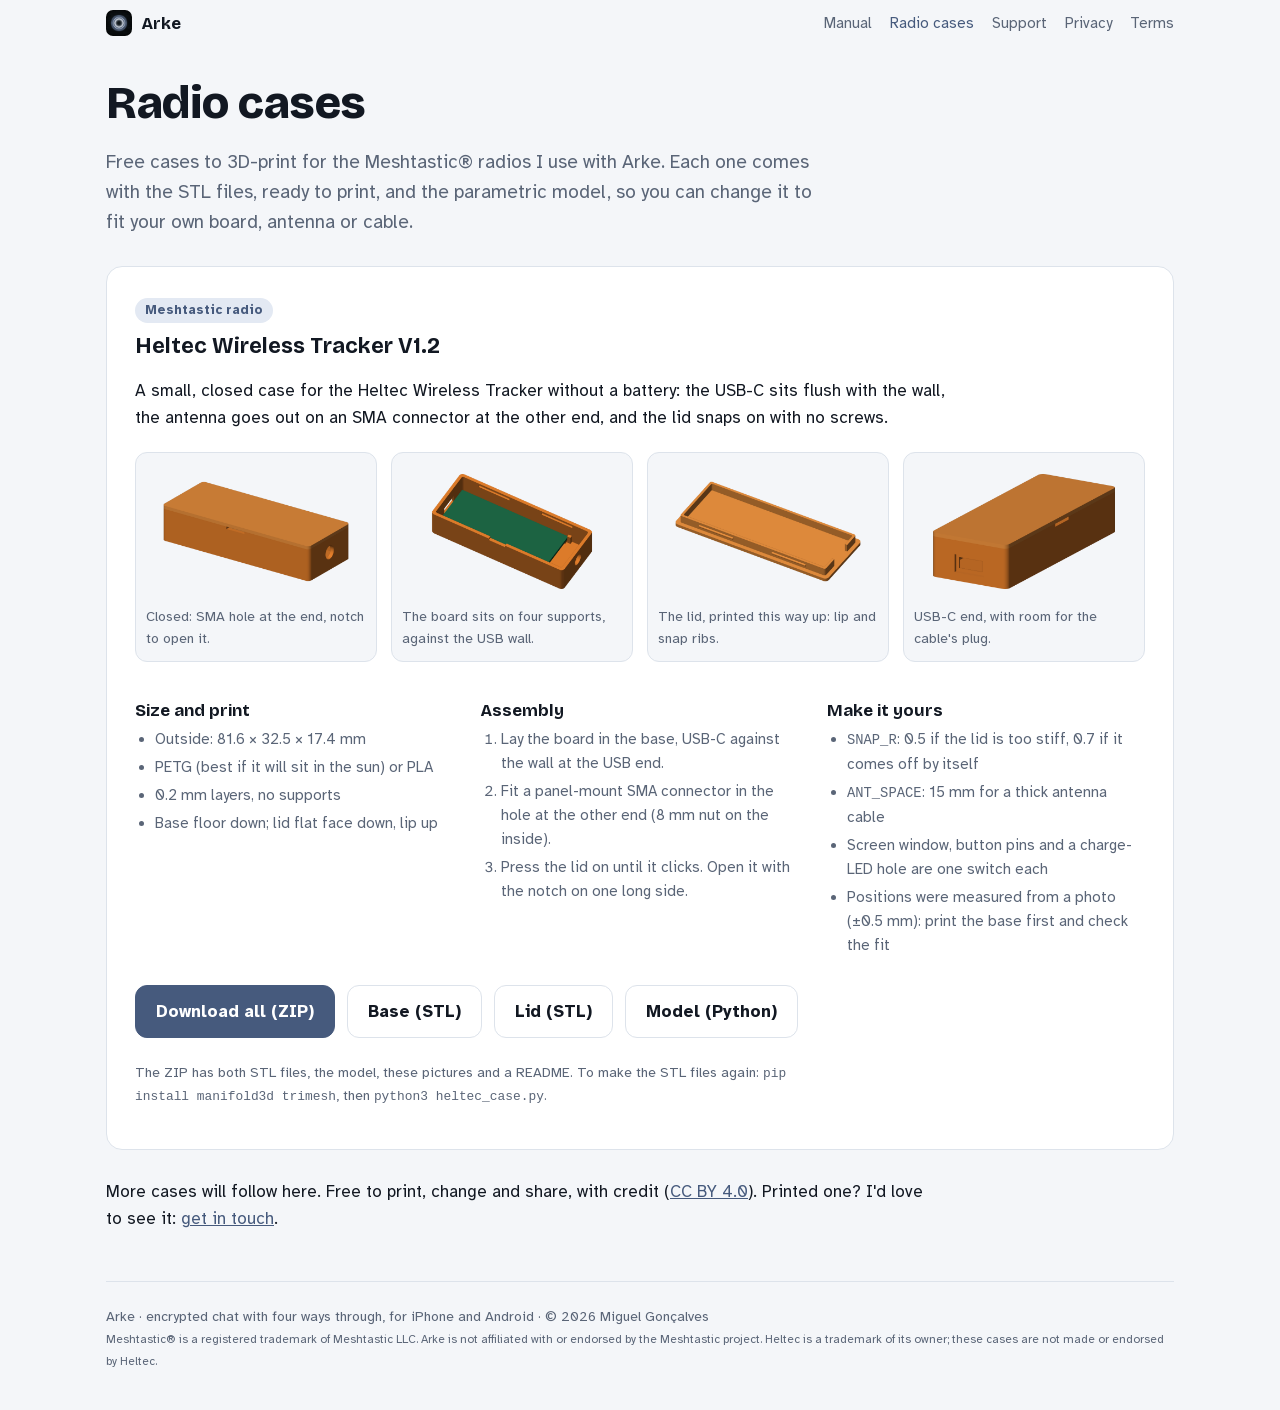
==== cases/index.html @ 2f196c26 "Radio cases page: free 3D-printable case for the Heltec Wireless Tracker V1.2 (STL, model, ZIP) Co-A" ====
<!doctype html>
<html lang="en">
<head>
<meta charset="utf-8">
<meta name="viewport" content="width=device-width, initial-scale=1">
<title>Radio cases — Arke</title>
<meta name="description" content="Free 3D-printable cases for the Meshtastic radios used with Arke: STL files and the parametric model to download.">
<link rel="icon" href="../manual/img/icon.png">
<link rel="stylesheet" href="../fonts/fonts.css">
<link rel="stylesheet" href="../site.css">
<style>
  .case { background: var(--surface); border: 1px solid var(--line); border-radius: 16px; padding: clamp(18px, 3vw, 28px); margin-block: 28px; }
  .case h2 { margin-top: 0; }
  .case .tag { display: inline-block; font-size: 13px; font-weight: 700; color: var(--neon); background: var(--neon-soft); border-radius: 999px; padding: 2px 10px; margin-bottom: 10px; }
  .shots { display: grid; grid-template-columns: repeat(auto-fit, minmax(220px, 1fr)); gap: 14px; margin-block: 20px; }
  .shots figure { margin: 0; background: var(--bg); border: 1px solid var(--line); border-radius: 12px; padding: 10px; }
  .shots img { width: 100%; height: auto; display: block; }
  .shots figcaption { font-size: 14px; color: var(--muted); margin-top: 6px; }
  .specs { display: grid; grid-template-columns: repeat(auto-fit, minmax(240px, 1fr)); gap: 8px 28px; }
  .specs h3 { font: 700 17px var(--display); margin: 18px 0 6px; }
  .specs ul, .specs ol { margin: 0; padding-left: 20px; color: var(--muted); font-size: 15px; }
  .specs li { margin-block: 4px; }
  .files { font-size: 14px; color: var(--muted); }
  code { font-size: 0.92em; }
</style>
</head>
<body>
<div class="wrap">
<nav class="top">
  <a class="home" href="../"><img src="../manual/img/icon.png" alt="">Arke</a>
  <a href="../manual/">Manual</a>
  <a href="../cases/" aria-current="page">Radio cases</a>
  <a href="../support/">Support</a>
  <a href="../privacy/">Privacy</a>
  <a href="../terms/">Terms</a>
</nav>
<h1>Radio cases</h1>
<p class="lede">Free cases to 3D-print for the Meshtastic® radios I use with Arke. Each one comes with the STL files, ready to print, and the parametric model, so you can change it to fit your own board, antenna or cable.</p>

<section class="case" id="heltec-wireless-tracker">
  <span class="tag">Meshtastic radio</span>
  <h2>Heltec Wireless Tracker V1.2</h2>
  <p>A small, closed case for the Heltec Wireless Tracker without a battery: the USB-C sits flush with the wall, the antenna goes out on an SMA connector at the other end, and the lid snaps on with no screws.</p>
  <div class="shots">
    <figure><img src="heltec-wireless-tracker-v1.2/case-closed.png" alt="The closed case, with the SMA antenna hole at one end and the notch to open the lid" loading="lazy" width="1600" height="1000"><figcaption>Closed: SMA hole at the end, notch to open it.</figcaption></figure>
    <figure><img src="heltec-wireless-tracker-v1.2/case-base.png" alt="The open base with the board inside, resting on four supports" loading="lazy" width="1600" height="1000"><figcaption>The board sits on four supports, against the USB wall.</figcaption></figure>
    <figure><img src="heltec-wireless-tracker-v1.2/case-lid.png" alt="The lid upside down, with its lip and snap ribs" loading="lazy" width="1600" height="1000"><figcaption>The lid, printed this way up: lip and snap ribs.</figcaption></figure>
    <figure><img src="heltec-wireless-tracker-v1.2/case-usb.png" alt="The USB end of the closed case, with the USB-C opening and the recess for the cable's plug" loading="lazy" width="1600" height="1000"><figcaption>USB-C end, with room for the cable's plug.</figcaption></figure>
  </div>
  <div class="specs">
    <div>
      <h3>Size and print</h3>
      <ul>
        <li>Outside: 81.6 × 32.5 × 17.4 mm</li>
        <li>PETG (best if it will sit in the sun) or PLA</li>
        <li>0.2 mm layers, no supports</li>
        <li>Base floor down; lid flat face down, lip up</li>
      </ul>
    </div>
    <div>
      <h3>Assembly</h3>
      <ol>
        <li>Lay the board in the base, USB-C against the wall at the USB end.</li>
        <li>Fit a panel-mount SMA connector in the hole at the other end (8 mm nut on the inside).</li>
        <li>Press the lid on until it clicks. Open it with the notch on one long side.</li>
      </ol>
    </div>
    <div>
      <h3>Make it yours</h3>
      <ul>
        <li><code>SNAP_R</code>: 0.5 if the lid is too stiff, 0.7 if it comes off by itself</li>
        <li><code>ANT_SPACE</code>: 15 mm for a thick antenna cable</li>
        <li>Screen window, button pins and a charge-LED hole are one switch each</li>
        <li>Positions were measured from a photo (±0.5 mm): print the base first and check the fit</li>
      </ul>
    </div>
  </div>
  <div class="buttons">
    <a class="btn primary" href="heltec-wireless-tracker-v1.2/heltec-wireless-tracker-v1.2-case.zip" download>Download all (ZIP)</a>
    <a class="btn" href="heltec-wireless-tracker-v1.2/heltec_tracker_v1_2_base.stl" download>Base (STL)</a>
    <a class="btn" href="heltec-wireless-tracker-v1.2/heltec_tracker_v1_2_lid.stl" download>Lid (STL)</a>
    <a class="btn" href="heltec-wireless-tracker-v1.2/heltec_case.py" download>Model (Python)</a>
  </div>
  <p class="files">The ZIP has both STL files, the model, these pictures and a README. To make the STL files again: <code>pip install manifold3d trimesh</code>, then <code>python3 heltec_case.py</code>.</p>
</section>

<p>More cases will follow here. Free to print, change and share, with credit (<a href="https://creativecommons.org/licenses/by/4.0/" target="_blank" rel="noopener">CC BY 4.0</a>). Printed one? I'd love to see it: <a href="../support/">get in touch</a>.</p>

<footer>Arke · encrypted chat with four ways through, for iPhone and Android · © 2026 Miguel Gonçalves<br><small>Meshtastic® is a registered trademark of Meshtastic LLC. Arke is not affiliated with or endorsed by the Meshtastic project. Heltec is a trademark of its owner; these cases are not made or endorsed by Heltec.</small></footer>
</div>
</body>
</html>
---- fonts/fonts.css ----
/* Self-hosted Google Fonts (SIL Open Font License): no requests to Google from this site. */
/* latin-ext */
@font-face {
  font-family: 'Atkinson Hyperlegible';
  font-style: italic;
  font-weight: 400;
  font-display: swap;
  src: url(../fonts/AtkinsonHyperlegible-400-italic-latin-ext.woff2) format('woff2');
  unicode-range: U+0100-02BA, U+02BD-02C5, U+02C7-02CC, U+02CE-02D7, U+02DD-02FF, U+0304, U+0308, U+0329, U+1D00-1DBF, U+1E00-1E9F, U+1EF2-1EFF, U+2020, U+20A0-20AB, U+20AD-20C4, U+2113, U+2C60-2C7F, U+A720-A7FF;
}
/* latin */
@font-face {
  font-family: 'Atkinson Hyperlegible';
  font-style: italic;
  font-weight: 400;
  font-display: swap;
  src: url(../fonts/AtkinsonHyperlegible-400-italic-latin.woff2) format('woff2');
  unicode-range: U+0000-00FF, U+0131, U+0152-0153, U+02BB-02BC, U+02C6, U+02DA, U+02DC, U+0304, U+0308, U+0329, U+2000-206F, U+20AC, U+2122, U+2191, U+2193, U+2212, U+2215, U+FEFF, U+FFFD;
}
/* latin-ext */
@font-face {
  font-family: 'Atkinson Hyperlegible';
  font-style: normal;
  font-weight: 400;
  font-display: swap;
  src: url(../fonts/AtkinsonHyperlegible-400-normal-latin-ext.woff2) format('woff2');
  unicode-range: U+0100-02BA, U+02BD-02C5, U+02C7-02CC, U+02CE-02D7, U+02DD-02FF, U+0304, U+0308, U+0329, U+1D00-1DBF, U+1E00-1E9F, U+1EF2-1EFF, U+2020, U+20A0-20AB, U+20AD-20C4, U+2113, U+2C60-2C7F, U+A720-A7FF;
}
/* latin */
@font-face {
  font-family: 'Atkinson Hyperlegible';
  font-style: normal;
  font-weight: 400;
  font-display: swap;
  src: url(../fonts/AtkinsonHyperlegible-400-normal-latin.woff2) format('woff2');
  unicode-range: U+0000-00FF, U+0131, U+0152-0153, U+02BB-02BC, U+02C6, U+02DA, U+02DC, U+0304, U+0308, U+0329, U+2000-206F, U+20AC, U+2122, U+2191, U+2193, U+2212, U+2215, U+FEFF, U+FFFD;
}
/* latin-ext */
@font-face {
  font-family: 'Atkinson Hyperlegible';
  font-style: normal;
  font-weight: 700;
  font-display: swap;
  src: url(../fonts/AtkinsonHyperlegible-700-normal-latin-ext.woff2) format('woff2');
  unicode-range: U+0100-02BA, U+02BD-02C5, U+02C7-02CC, U+02CE-02D7, U+02DD-02FF, U+0304, U+0308, U+0329, U+1D00-1DBF, U+1E00-1E9F, U+1EF2-1EFF, U+2020, U+20A0-20AB, U+20AD-20C4, U+2113, U+2C60-2C7F, U+A720-A7FF;
}
/* latin */
@font-face {
  font-family: 'Atkinson Hyperlegible';
  font-style: normal;
  font-weight: 700;
  font-display: swap;
  src: url(../fonts/AtkinsonHyperlegible-700-normal-latin.woff2) format('woff2');
  unicode-range: U+0000-00FF, U+0131, U+0152-0153, U+02BB-02BC, U+02C6, U+02DA, U+02DC, U+0304, U+0308, U+0329, U+2000-206F, U+20AC, U+2122, U+2191, U+2193, U+2212, U+2215, U+FEFF, U+FFFD;
}
/* latin-ext */
@font-face {
  font-family: 'Bricolage Grotesque';
  font-style: normal;
  font-weight: 600 800;
  font-stretch: 100%;
  font-display: swap;
  src: url(../fonts/BricolageGrotesque-600-800-normal-latin-ext.woff2) format('woff2');
  unicode-range: U+0100-02BA, U+02BD-02C5, U+02C7-02CC, U+02CE-02D7, U+02DD-02FF, U+0304, U+0308, U+0329, U+1D00-1DBF, U+1E00-1E9F, U+1EF2-1EFF, U+2020, U+20A0-20AB, U+20AD-20C4, U+2113, U+2C60-2C7F, U+A720-A7FF;
}
/* latin */
@font-face {
  font-family: 'Bricolage Grotesque';
  font-style: normal;
  font-weight: 600 800;
  font-stretch: 100%;
  font-display: swap;
  src: url(../fonts/BricolageGrotesque-600-800-normal-latin.woff2) format('woff2');
  unicode-range: U+0000-00FF, U+0131, U+0152-0153, U+02BB-02BC, U+02C6, U+02DA, U+02DC, U+0304, U+0308, U+0329, U+2000-206F, U+20AC, U+2122, U+2191, U+2193, U+2212, U+2215, U+FEFF, U+FFFD;
}
/* latin-ext */
@font-face {
  font-family: 'JetBrains Mono';
  font-style: normal;
  font-weight: 500;
  font-display: swap;
  src: url(../fonts/JetBrainsMono-500-normal-latin-ext.woff2) format('woff2');
  unicode-range: U+0100-02BA, U+02BD-02C5, U+02C7-02CC, U+02CE-02D7, U+02DD-02FF, U+0304, U+0308, U+0329, U+1D00-1DBF, U+1E00-1E9F, U+1EF2-1EFF, U+2020, U+20A0-20AB, U+20AD-20C4, U+2113, U+2C60-2C7F, U+A720-A7FF;
}
/* latin */
@font-face {
  font-family: 'JetBrains Mono';
  font-style: normal;
  font-weight: 500;
  font-display: swap;
  src: url(../fonts/JetBrainsMono-500-normal-latin.woff2) format('woff2');
  unicode-range: U+0000-00FF, U+0131, U+0152-0153, U+02BB-02BC, U+02C6, U+02DA, U+02DC, U+0304, U+0308, U+0329, U+2000-206F, U+20AC, U+2122, U+2191, U+2193, U+2212, U+2215, U+FEFF, U+FFFD;
}
---- site.css ----
:root {
  --bg: #f4f6f9; --surface: #ffffff; --ink: #121822; --muted: #5a6577; --line: #dde3eb;
  --neon: #465a7d; --neon-soft: #e3e9f3;
  --display: "Bricolage Grotesque", "Avenir Next", system-ui, sans-serif;
  --body: "Atkinson Hyperlegible", system-ui, -apple-system, sans-serif;
  color-scheme: light;
}
@media (prefers-color-scheme: dark) {
  :root { --bg: #0b0e13; --surface: #141922; --ink: #eef2f8; --muted: #a3aec0; --line: #263040;
          --neon: #96acd0; --neon-soft: #1c2636; color-scheme: dark; }
}
* { box-sizing: border-box; }
body { margin: 0; background: var(--bg); color: var(--ink); font: 17px/1.6 var(--body); }
a { color: var(--neon); }
/* Wide page with side gutters (same as the manual); text lines stay readable with max-width on the text itself. */
.wrap { max-width: 1180px; margin: 0 auto; padding-inline: clamp(20px, 5vw, 56px); }
p { max-width: 75ch; }
.soon-note, .card p { max-width: none; }
/* No rubber-band bounce at the top and bottom: it pulled the fixed bar down with the page. */
html, body { overscroll-behavior-y: none; }
nav.top { display: flex; align-items: center; gap: 18px; padding-block: 10px; flex-wrap: wrap; position: sticky; top: 0; z-index: 20; background: var(--bg); }
nav.top .home { display: flex; align-items: center; gap: 10px; font: 700 17px var(--display); color: var(--ink); text-decoration: none; margin-right: auto; }
nav.top .home img { width: 26px; height: 26px; border-radius: 7px; }
nav.top a:not(.home) { color: var(--muted); text-decoration: none; font-size: 15px; }
nav.top a:not(.home):hover, nav.top a[aria-current] { color: var(--neon); }
h1 { font: 800 clamp(32px, 4.5vw, 46px)/1.08 var(--display); letter-spacing: -0.01em; margin: 32px 0 14px; text-wrap: balance; }
h2 { font: 700 22px/1.25 var(--display); margin: 48px 0 12px; }
.lede { font-size: 19px; color: var(--muted); max-width: 60ch; }
.hero-icon { width: 96px; height: 96px; border-radius: 22px; margin-top: 32px; box-shadow: 0 0 0 1px var(--line), 0 10px 40px -12px var(--neon); }
.buttons { display: flex; gap: 12px; flex-wrap: wrap; margin-block: 24px; }
.btn { display: inline-block; padding: 12px 20px; border-radius: 12px; font-weight: 700; text-decoration: none; border: 1px solid var(--line); background: var(--surface); color: var(--ink); }
.stores { display: flex; flex-wrap: wrap; align-items: center; justify-content: center; gap: 12px 16px; margin-block: 24px 0; }
.store { display: inline-flex; line-height: 0; }
.store img { height: 48px; width: auto; }
.store.soon { cursor: default; }
.soon-note { flex-basis: 100%; margin: 0; text-align: center; font-size: 0.9rem; color: var(--muted); }
.btn.primary { background: var(--neon); border-color: var(--neon); color: #fff; }
video { width: 100%; aspect-ratio: 16 / 9; border-radius: 14px; background: #000; border: 1px solid var(--line); display: block; }
.grid { display: grid; grid-template-columns: repeat(auto-fit, minmax(240px, 1fr)); gap: 18px; margin-block: 28px; }
/* Support: two questions per row, with more room. */
.grid.faq { grid-template-columns: repeat(2, 1fr); gap: 20px; }
@media (max-width: 700px) { .grid.faq { grid-template-columns: 1fr; } }
.grid.faq .card { padding: 22px 24px; }
.grid.faq .card h3 { margin-bottom: 8px; }
.grid.faq .card p { line-height: 1.6; }
.card { background: var(--surface); border: 1px solid var(--line); border-radius: 14px; padding: 18px 20px; }
.card h3 { margin: 0 0 4px; font: 700 17px var(--display); }
.card p { margin: 0; color: var(--muted); font-size: 15px; }
.updated { color: var(--muted); font-size: 15px; }
.contact { margin-block: 28px; }
footer { border-top: 1px solid var(--line); margin-top: 48px; padding-block: 24px 40px; color: var(--muted); font-size: 14px; }
/* Light orange button in the dark: dark text reads better than white on it. */
@media (prefers-color-scheme: dark) { .btn.primary { color: #0b1220; } }
.hero-icon { box-shadow: 0 0 0 1px var(--line), 0 10px 40px -12px var(--neon); }
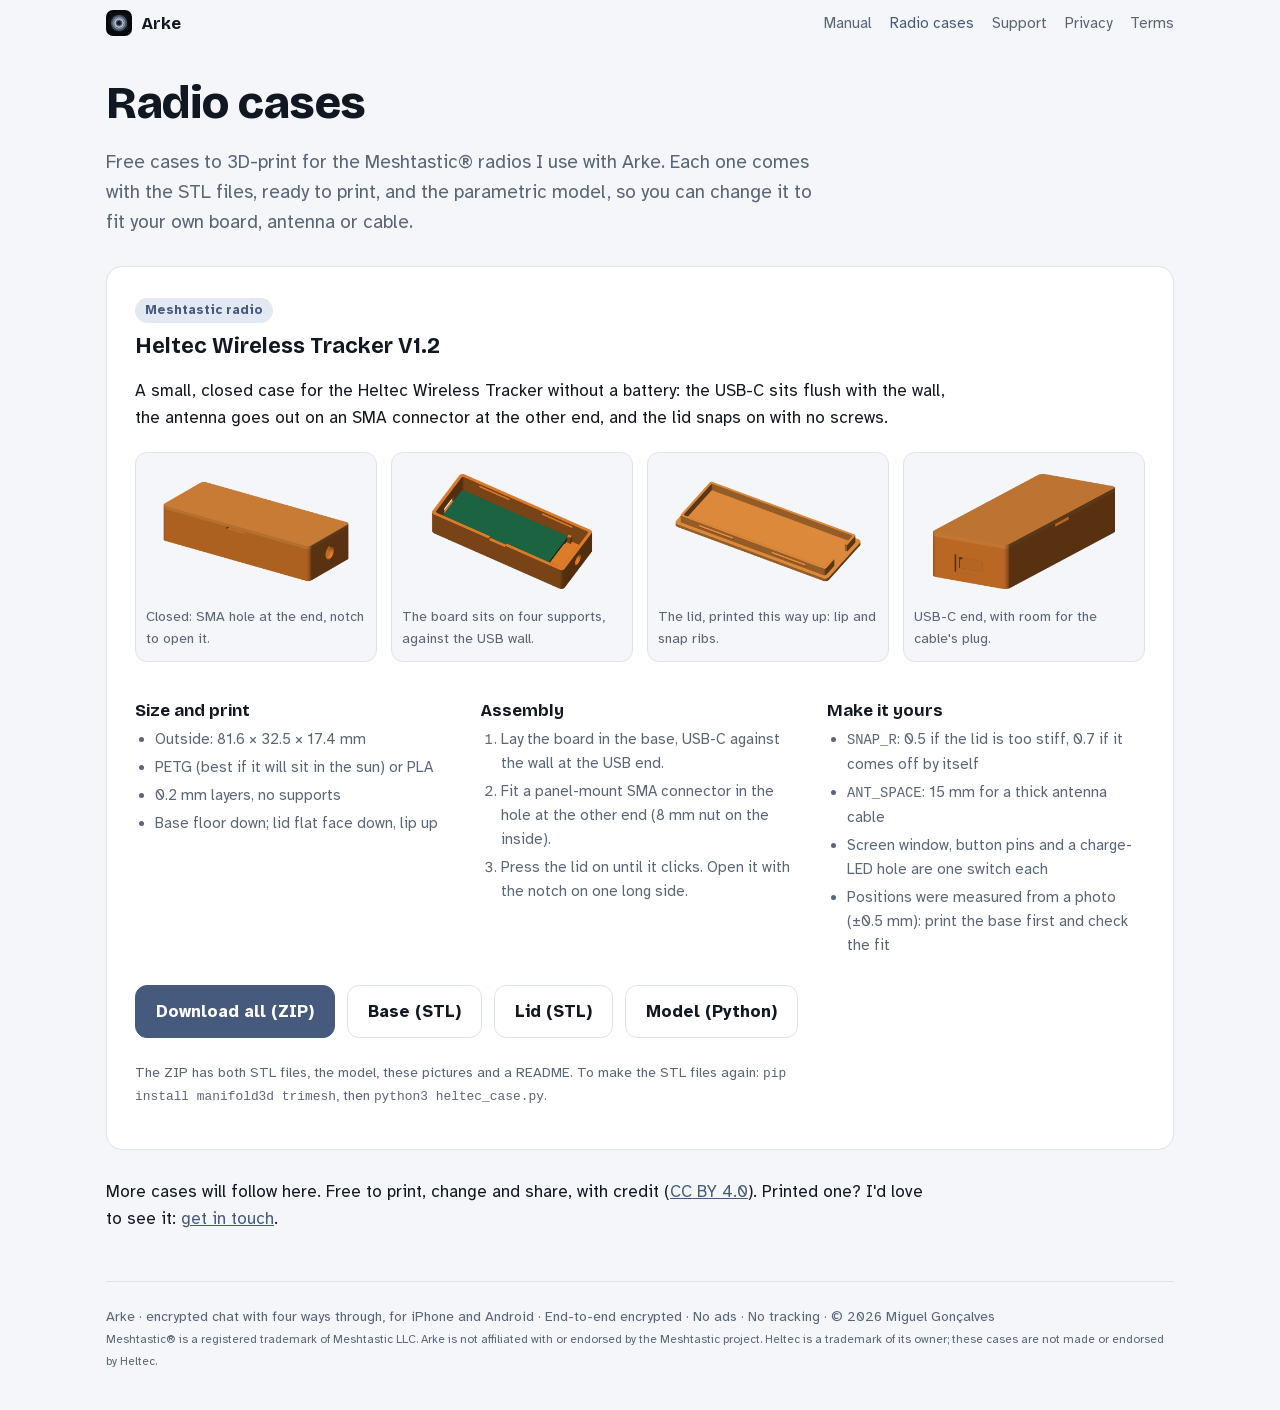
==== commit 13782ba5: "Privacy up front: badges under the opening text, a Your privacy section, footer line on every page C" ====
--- a/cases/index.html
+++ b/cases/index.html
@@ -86,7 +86,7 @@
 
 <p>More cases will follow here. Free to print, change and share, with credit (<a href="https://creativecommons.org/licenses/by/4.0/" target="_blank" rel="noopener">CC BY 4.0</a>). Printed one? I'd love to see it: <a href="../support/">get in touch</a>.</p>
 
-<footer>Arke · encrypted chat with four ways through, for iPhone and Android · © 2026 Miguel Gonçalves<br><small>Meshtastic® is a registered trademark of Meshtastic LLC. Arke is not affiliated with or endorsed by the Meshtastic project. Heltec is a trademark of its owner; these cases are not made or endorsed by Heltec.</small></footer>
+<footer>Arke · encrypted chat with four ways through, for iPhone and Android · End-to-end encrypted · No ads · No tracking · © 2026 Miguel Gonçalves<br><small>Meshtastic® is a registered trademark of Meshtastic LLC. Arke is not affiliated with or endorsed by the Meshtastic project. Heltec is a trademark of its owner; these cases are not made or endorsed by Heltec.</small></footer>
 </div>
 </body>
 </html>
--- a/site.css
+++ b/site.css
@@ -52,3 +52,8 @@
 /* Light orange button in the dark: dark text reads better than white on it. */
 @media (prefers-color-scheme: dark) { .btn.primary { color: #0b1220; } }
 .hero-icon { box-shadow: 0 0 0 1px var(--line), 0 10px 40px -12px var(--neon); }
+/* Privacy at a glance, under the opening text. */
+.badges { list-style: none; padding: 0; margin: 20px 0 0; display: flex; flex-wrap: wrap; gap: 8px 10px; }
+.badges li { background: var(--neon-soft); color: var(--ink); border: 1px solid var(--line); border-radius: 999px; padding: 6px 14px; font-size: 15px; font-weight: 700; }
+.privacy { padding-left: 1.2em; max-width: 75ch; }
+.privacy li { margin-block: 6px; }
